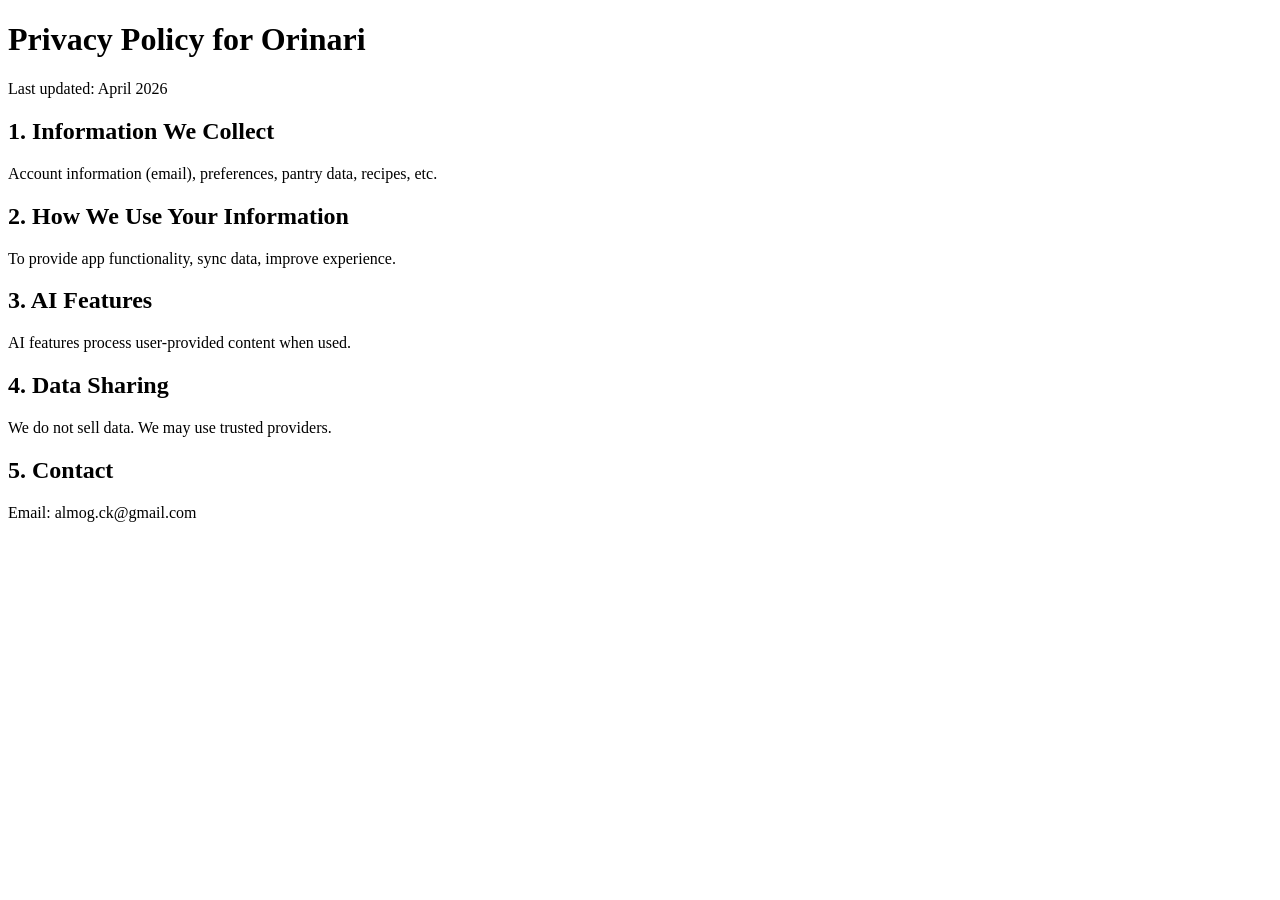
==== privacy.html @ 307411d9 "Create privacy.html" ====
<!DOCTYPE html>
<html>
<head>
  <title>Privacy Policy - Orinari</title>
</head>
<body>
  <h1>Privacy Policy for Orinari</h1>
  <p>Last updated: April 2026</p>

  <h2>1. Information We Collect</h2>
  <p>Account information (email), preferences, pantry data, recipes, etc.</p>

  <h2>2. How We Use Your Information</h2>
  <p>To provide app functionality, sync data, improve experience.</p>

  <h2>3. AI Features</h2>
  <p>AI features process user-provided content when used.</p>

  <h2>4. Data Sharing</h2>
  <p>We do not sell data. We may use trusted providers.</p>

  <h2>5. Contact</h2>
  <p>Email: almog.ck@gmail.com</p>
</body>
</html>
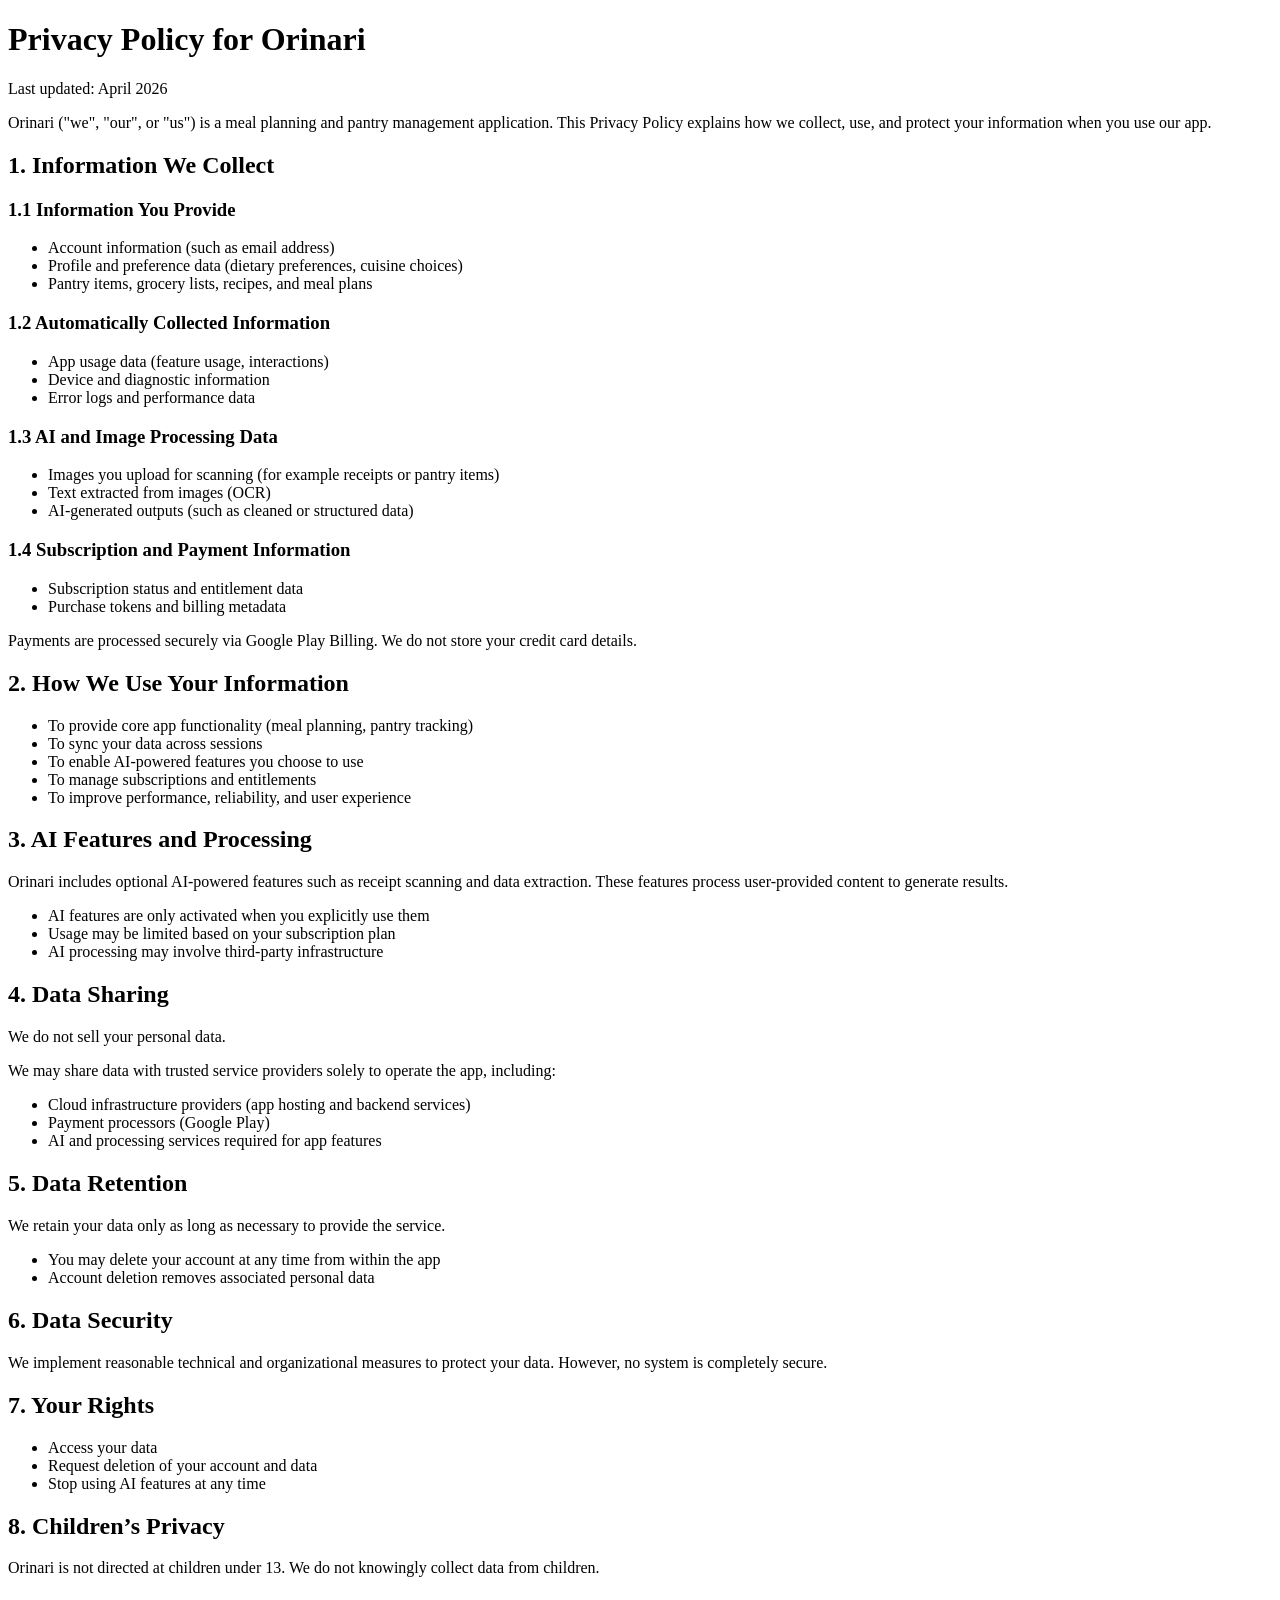
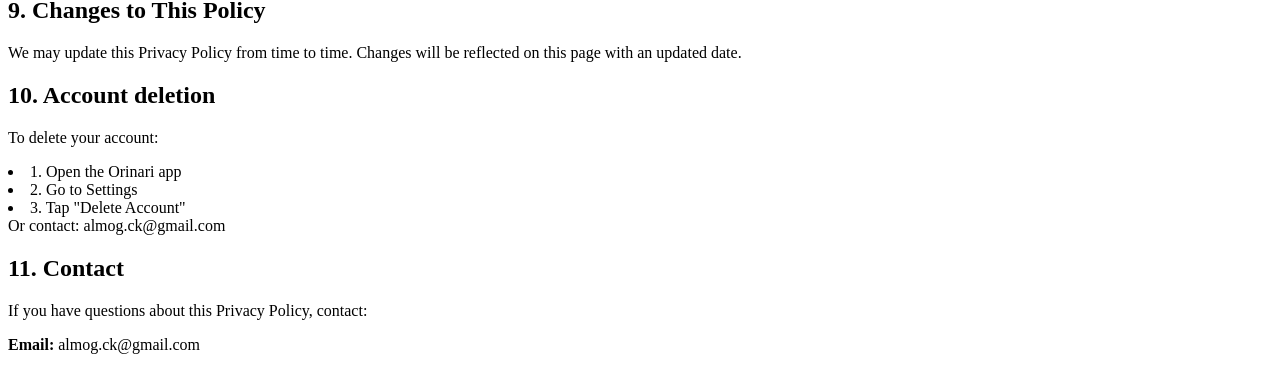
==== commit 79436d27: "Update privacy.html" ====
--- a/privacy.html
+++ b/privacy.html
@@ -1,25 +1,122 @@
 <!DOCTYPE html>
-<html>
+<html lang="en">
 <head>
-  <title>Privacy Policy - Orinari</title>
+  <meta charset="UTF-8" />
+  <meta name="viewport" content="width=device-width, initial-scale=1.0" />
 </head>
 <body>
   <h1>Privacy Policy for Orinari</h1>
-  <p>Last updated: April 2026</p>
+  <p class="muted">Last updated: April 2026</p>
+
+  <p>
+    Orinari ("we", "our", or "us") is a meal planning and pantry management application.
+    This Privacy Policy explains how we collect, use, and protect your information when you use our app.
+  </p>
 
   <h2>1. Information We Collect</h2>
-  <p>Account information (email), preferences, pantry data, recipes, etc.</p>
+
+  <h3>1.1 Information You Provide</h3>
+  <ul>
+    <li>Account information (such as email address)</li>
+    <li>Profile and preference data (dietary preferences, cuisine choices)</li>
+    <li>Pantry items, grocery lists, recipes, and meal plans</li>
+  </ul>
+
+  <h3>1.2 Automatically Collected Information</h3>
+  <ul>
+    <li>App usage data (feature usage, interactions)</li>
+    <li>Device and diagnostic information</li>
+    <li>Error logs and performance data</li>
+  </ul>
+
+  <h3>1.3 AI and Image Processing Data</h3>
+  <ul>
+    <li>Images you upload for scanning (for example receipts or pantry items)</li>
+    <li>Text extracted from images (OCR)</li>
+    <li>AI-generated outputs (such as cleaned or structured data)</li>
+  </ul>
+
+  <h3>1.4 Subscription and Payment Information</h3>
+  <ul>
+    <li>Subscription status and entitlement data</li>
+    <li>Purchase tokens and billing metadata</li>
+  </ul>
+
+  <p>
+    Payments are processed securely via Google Play Billing. We do not store your credit card details.
+  </p>
 
   <h2>2. How We Use Your Information</h2>
-  <p>To provide app functionality, sync data, improve experience.</p>
+  <ul>
+    <li>To provide core app functionality (meal planning, pantry tracking)</li>
+    <li>To sync your data across sessions</li>
+    <li>To enable AI-powered features you choose to use</li>
+    <li>To manage subscriptions and entitlements</li>
+    <li>To improve performance, reliability, and user experience</li>
+  </ul>
 
-  <h2>3. AI Features</h2>
-  <p>AI features process user-provided content when used.</p>
+  <h2>3. AI Features and Processing</h2>
+  <p>
+    Orinari includes optional AI-powered features such as receipt scanning and data extraction.
+    These features process user-provided content to generate results.
+  </p>
+  <ul>
+    <li>AI features are only activated when you explicitly use them</li>
+    <li>Usage may be limited based on your subscription plan</li>
+    <li>AI processing may involve third-party infrastructure</li>
+  </ul>
 
   <h2>4. Data Sharing</h2>
-  <p>We do not sell data. We may use trusted providers.</p>
+  <p>We do not sell your personal data.</p>
+  <p>We may share data with trusted service providers solely to operate the app, including:</p>
+  <ul>
+    <li>Cloud infrastructure providers (app hosting and backend services)</li>
+    <li>Payment processors (Google Play)</li>
+    <li>AI and processing services required for app features</li>
+  </ul>
 
-  <h2>5. Contact</h2>
-  <p>Email: almog.ck@gmail.com</p>
+  <h2>5. Data Retention</h2>
+  <p>We retain your data only as long as necessary to provide the service.</p>
+  <ul>
+    <li>You may delete your account at any time from within the app</li>
+    <li>Account deletion removes associated personal data</li>
+  </ul>
+
+  <h2>6. Data Security</h2>
+  <p>
+    We implement reasonable technical and organizational measures to protect your data.
+    However, no system is completely secure.
+  </p>
+
+  <h2>7. Your Rights</h2>
+  <ul>
+    <li>Access your data</li>
+    <li>Request deletion of your account and data</li>
+    <li>Stop using AI features at any time</li>
+  </ul>
+
+  <h2>8. Children’s Privacy</h2>
+  <p>
+    Orinari is not directed at children under 13. We do not knowingly collect data from children.
+  </p>
+
+  <h2>9. Changes to This Policy</h2>
+  <p>
+    We may update this Privacy Policy from time to time. Changes will be reflected on this page with an updated date.
+  </p>
+
+  <h2>10. Account deletion</h2>
+  <p>
+    To delete your account:
+     <li>1. Open the Orinari app</li>
+     <li>2. Go to Settings</li>
+     <li>3. Tap "Delete Account"</li>
+ 
+     Or contact:
+     almog.ck@gmail.com
+  </p>  
+  <h2>11. Contact</h2>
+  <p>If you have questions about this Privacy Policy, contact:</p>
+  <p><strong>Email:</strong> almog.ck@gmail.com</p>
 </body>
 </html>
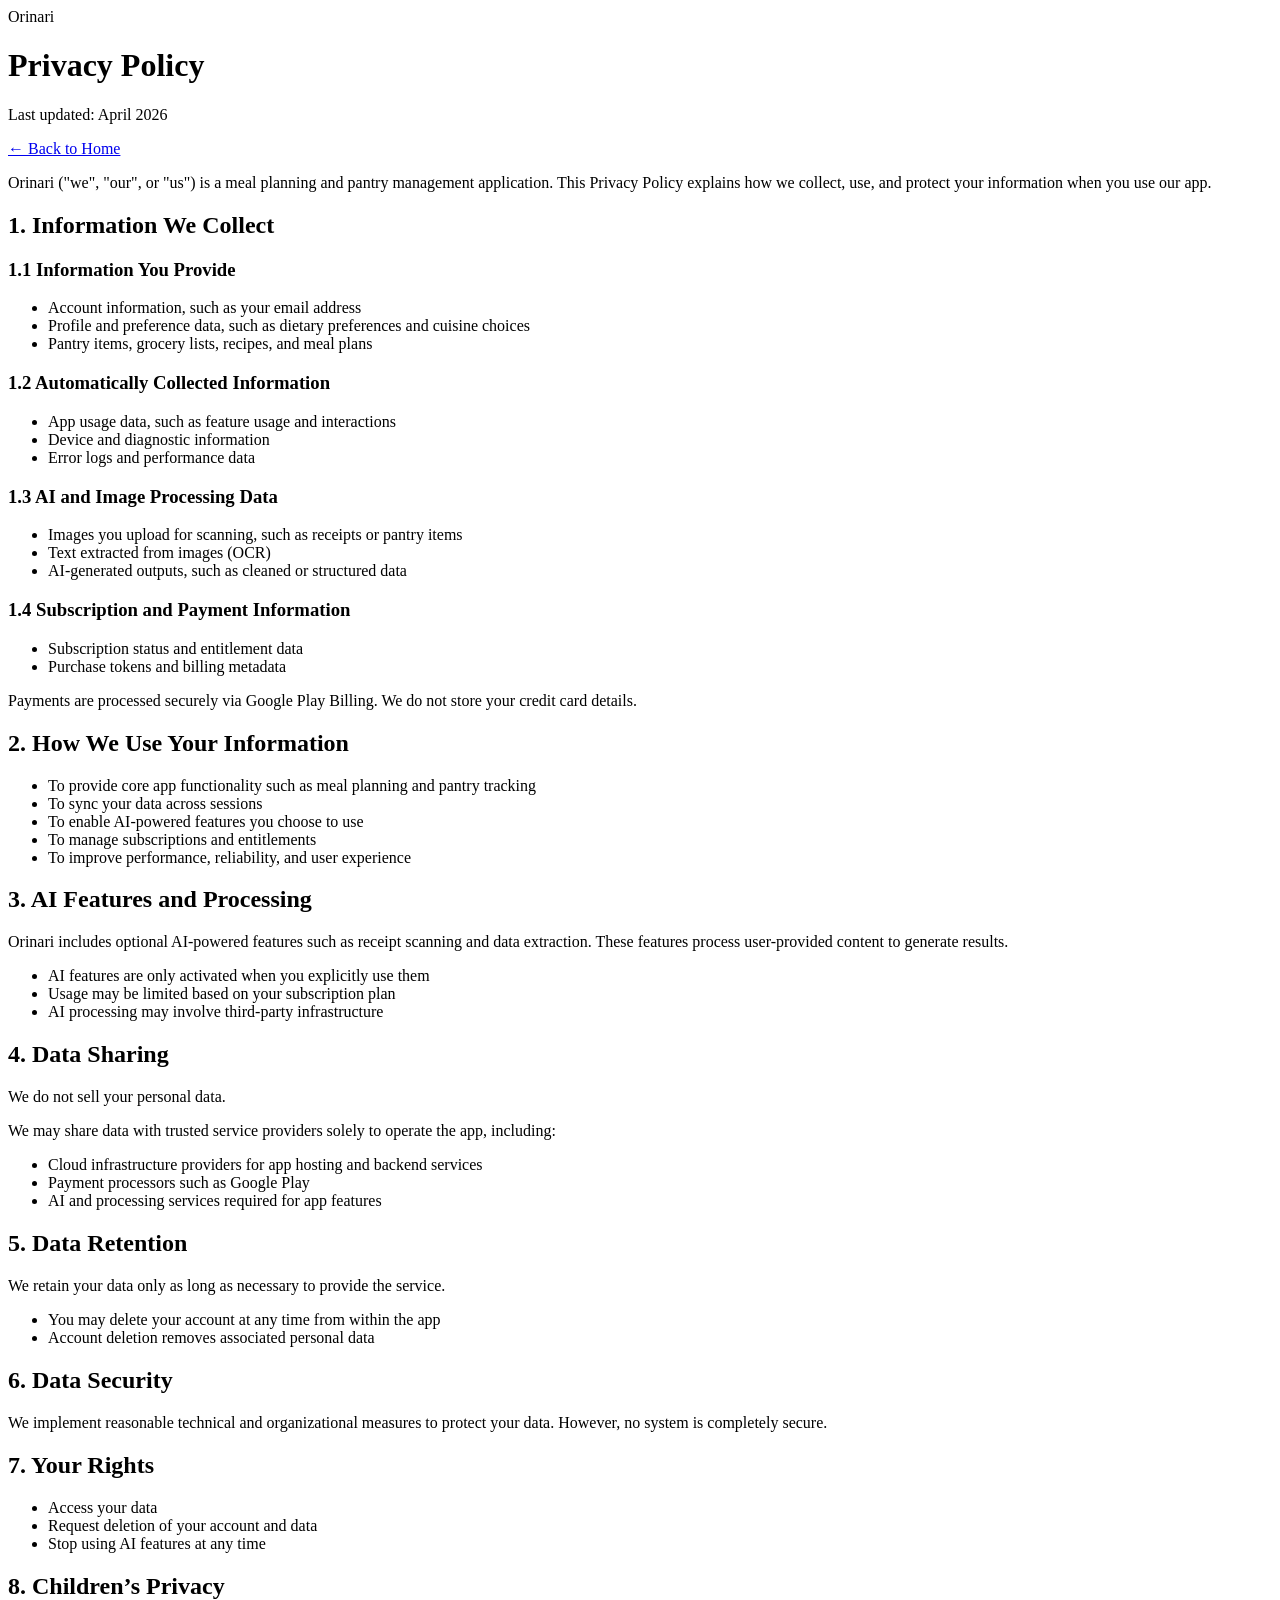
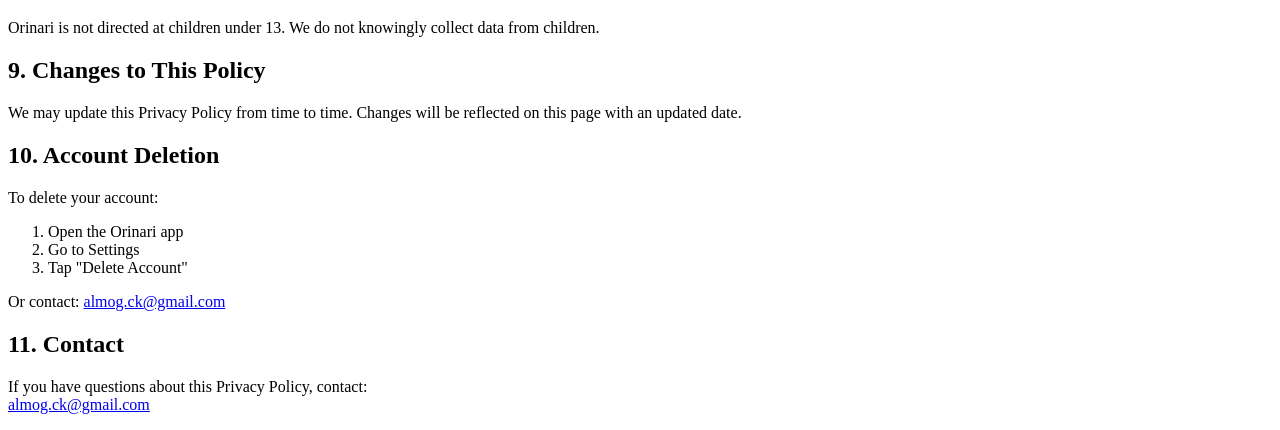
==== commit 4a5927ca: "Update privacy.html" ====
--- a/privacy.html
+++ b/privacy.html
@@ -3,120 +3,159 @@
 <head>
   <meta charset="UTF-8" />
   <meta name="viewport" content="width=device-width, initial-scale=1.0" />
+  <title>Privacy Policy | Orinari</title>
+  <link rel="stylesheet" href="./style.css" />
 </head>
 <body>
-  <h1>Privacy Policy for Orinari</h1>
-  <p class="muted">Last updated: April 2026</p>
+  <div class="page-shell legal-shell">
+    <header class="legal-header">
+      <div class="badge">Orinari</div>
+      <h1>Privacy Policy</h1>
+      <p class="muted">Last updated: April 2026</p>
+      <a class="back-link" href="./index.html">← Back to Home</a>
+    </header>
 
-  <p>
-    Orinari ("we", "our", or "us") is a meal planning and pantry management application.
-    This Privacy Policy explains how we collect, use, and protect your information when you use our app.
-  </p>
+    <main class="legal-card">
+      <section>
+        <p>
+          Orinari ("we", "our", or "us") is a meal planning and pantry management application.
+          This Privacy Policy explains how we collect, use, and protect your information when
+          you use our app.
+        </p>
+      </section>
 
-  <h2>1. Information We Collect</h2>
+      <section>
+        <h2>1. Information We Collect</h2>
+        <h3>1.1 Information You Provide</h3>
+        <ul>
+          <li>Account information, such as your email address</li>
+          <li>Profile and preference data, such as dietary preferences and cuisine choices</li>
+          <li>Pantry items, grocery lists, recipes, and meal plans</li>
+        </ul>
 
-  <h3>1.1 Information You Provide</h3>
-  <ul>
-    <li>Account information (such as email address)</li>
-    <li>Profile and preference data (dietary preferences, cuisine choices)</li>
-    <li>Pantry items, grocery lists, recipes, and meal plans</li>
-  </ul>
+        <h3>1.2 Automatically Collected Information</h3>
+        <ul>
+          <li>App usage data, such as feature usage and interactions</li>
+          <li>Device and diagnostic information</li>
+          <li>Error logs and performance data</li>
+        </ul>
 
-  <h3>1.2 Automatically Collected Information</h3>
-  <ul>
-    <li>App usage data (feature usage, interactions)</li>
-    <li>Device and diagnostic information</li>
-    <li>Error logs and performance data</li>
-  </ul>
+        <h3>1.3 AI and Image Processing Data</h3>
+        <ul>
+          <li>Images you upload for scanning, such as receipts or pantry items</li>
+          <li>Text extracted from images (OCR)</li>
+          <li>AI-generated outputs, such as cleaned or structured data</li>
+        </ul>
 
-  <h3>1.3 AI and Image Processing Data</h3>
-  <ul>
-    <li>Images you upload for scanning (for example receipts or pantry items)</li>
-    <li>Text extracted from images (OCR)</li>
-    <li>AI-generated outputs (such as cleaned or structured data)</li>
-  </ul>
+        <h3>1.4 Subscription and Payment Information</h3>
+        <ul>
+          <li>Subscription status and entitlement data</li>
+          <li>Purchase tokens and billing metadata</li>
+        </ul>
+        <p>
+          Payments are processed securely via Google Play Billing. We do not store your credit
+          card details.
+        </p>
+      </section>
 
-  <h3>1.4 Subscription and Payment Information</h3>
-  <ul>
-    <li>Subscription status and entitlement data</li>
-    <li>Purchase tokens and billing metadata</li>
-  </ul>
+      <section>
+        <h2>2. How We Use Your Information</h2>
+        <ul>
+          <li>To provide core app functionality such as meal planning and pantry tracking</li>
+          <li>To sync your data across sessions</li>
+          <li>To enable AI-powered features you choose to use</li>
+          <li>To manage subscriptions and entitlements</li>
+          <li>To improve performance, reliability, and user experience</li>
+        </ul>
+      </section>
 
-  <p>
-    Payments are processed securely via Google Play Billing. We do not store your credit card details.
-  </p>
+      <section>
+        <h2>3. AI Features and Processing</h2>
+        <p>
+          Orinari includes optional AI-powered features such as receipt scanning and data extraction.
+          These features process user-provided content to generate results.
+        </p>
+        <ul>
+          <li>AI features are only activated when you explicitly use them</li>
+          <li>Usage may be limited based on your subscription plan</li>
+          <li>AI processing may involve third-party infrastructure</li>
+        </ul>
+      </section>
 
-  <h2>2. How We Use Your Information</h2>
-  <ul>
-    <li>To provide core app functionality (meal planning, pantry tracking)</li>
-    <li>To sync your data across sessions</li>
-    <li>To enable AI-powered features you choose to use</li>
-    <li>To manage subscriptions and entitlements</li>
-    <li>To improve performance, reliability, and user experience</li>
-  </ul>
+      <section>
+        <h2>4. Data Sharing</h2>
+        <p>We do not sell your personal data.</p>
+        <p>
+          We may share data with trusted service providers solely to operate the app, including:
+        </p>
+        <ul>
+          <li>Cloud infrastructure providers for app hosting and backend services</li>
+          <li>Payment processors such as Google Play</li>
+          <li>AI and processing services required for app features</li>
+        </ul>
+      </section>
 
-  <h2>3. AI Features and Processing</h2>
-  <p>
-    Orinari includes optional AI-powered features such as receipt scanning and data extraction.
-    These features process user-provided content to generate results.
-  </p>
-  <ul>
-    <li>AI features are only activated when you explicitly use them</li>
-    <li>Usage may be limited based on your subscription plan</li>
-    <li>AI processing may involve third-party infrastructure</li>
-  </ul>
+      <section>
+        <h2>5. Data Retention</h2>
+        <p>We retain your data only as long as necessary to provide the service.</p>
+        <ul>
+          <li>You may delete your account at any time from within the app</li>
+          <li>Account deletion removes associated personal data</li>
+        </ul>
+      </section>
 
-  <h2>4. Data Sharing</h2>
-  <p>We do not sell your personal data.</p>
-  <p>We may share data with trusted service providers solely to operate the app, including:</p>
-  <ul>
-    <li>Cloud infrastructure providers (app hosting and backend services)</li>
-    <li>Payment processors (Google Play)</li>
-    <li>AI and processing services required for app features</li>
-  </ul>
+      <section>
+        <h2>6. Data Security</h2>
+        <p>
+          We implement reasonable technical and organizational measures to protect your data.
+          However, no system is completely secure.
+        </p>
+      </section>
 
-  <h2>5. Data Retention</h2>
-  <p>We retain your data only as long as necessary to provide the service.</p>
-  <ul>
-    <li>You may delete your account at any time from within the app</li>
-    <li>Account deletion removes associated personal data</li>
-  </ul>
+      <section>
+        <h2>7. Your Rights</h2>
+        <ul>
+          <li>Access your data</li>
+          <li>Request deletion of your account and data</li>
+          <li>Stop using AI features at any time</li>
+        </ul>
+      </section>
 
-  <h2>6. Data Security</h2>
-  <p>
-    We implement reasonable technical and organizational measures to protect your data.
-    However, no system is completely secure.
-  </p>
+      <section>
+        <h2>8. Children’s Privacy</h2>
+        <p>
+          Orinari is not directed at children under 13. We do not knowingly collect data from children.
+        </p>
+      </section>
 
-  <h2>7. Your Rights</h2>
-  <ul>
-    <li>Access your data</li>
-    <li>Request deletion of your account and data</li>
-    <li>Stop using AI features at any time</li>
-  </ul>
+      <section>
+        <h2>9. Changes to This Policy</h2>
+        <p>
+          We may update this Privacy Policy from time to time. Changes will be reflected on this page
+          with an updated date.
+        </p>
+      </section>
 
-  <h2>8. Children’s Privacy</h2>
-  <p>
-    Orinari is not directed at children under 13. We do not knowingly collect data from children.
-  </p>
+      <section>
+        <h2>10. Account Deletion</h2>
+        <p>To delete your account:</p>
+        <ol>
+          <li>Open the Orinari app</li>
+          <li>Go to Settings</li>
+          <li>Tap "Delete Account"</li>
+        </ol>
+        <p>Or contact: <a href="mailto:almog.ck@gmail.com">almog.ck@gmail.com</a></p>
+      </section>
 
-  <h2>9. Changes to This Policy</h2>
-  <p>
-    We may update this Privacy Policy from time to time. Changes will be reflected on this page with an updated date.
-  </p>
-
-  <h2>10. Account deletion</h2>
-  <p>
-    To delete your account:
-     <li>1. Open the Orinari app</li>
-     <li>2. Go to Settings</li>
-     <li>3. Tap "Delete Account"</li>
- 
-     Or contact:
-     almog.ck@gmail.com
-  </p>  
-  <h2>11. Contact</h2>
-  <p>If you have questions about this Privacy Policy, contact:</p>
-  <p><strong>Email:</strong> almog.ck@gmail.com</p>
+      <section>
+        <h2>11. Contact</h2>
+        <p>
+          If you have questions about this Privacy Policy, contact:
+          <br />
+          <a href="mailto:almog.ck@gmail.com">almog.ck@gmail.com</a>
+        </p>
+      </section>
+    </main>
+  </div>
 </body>
 </html>
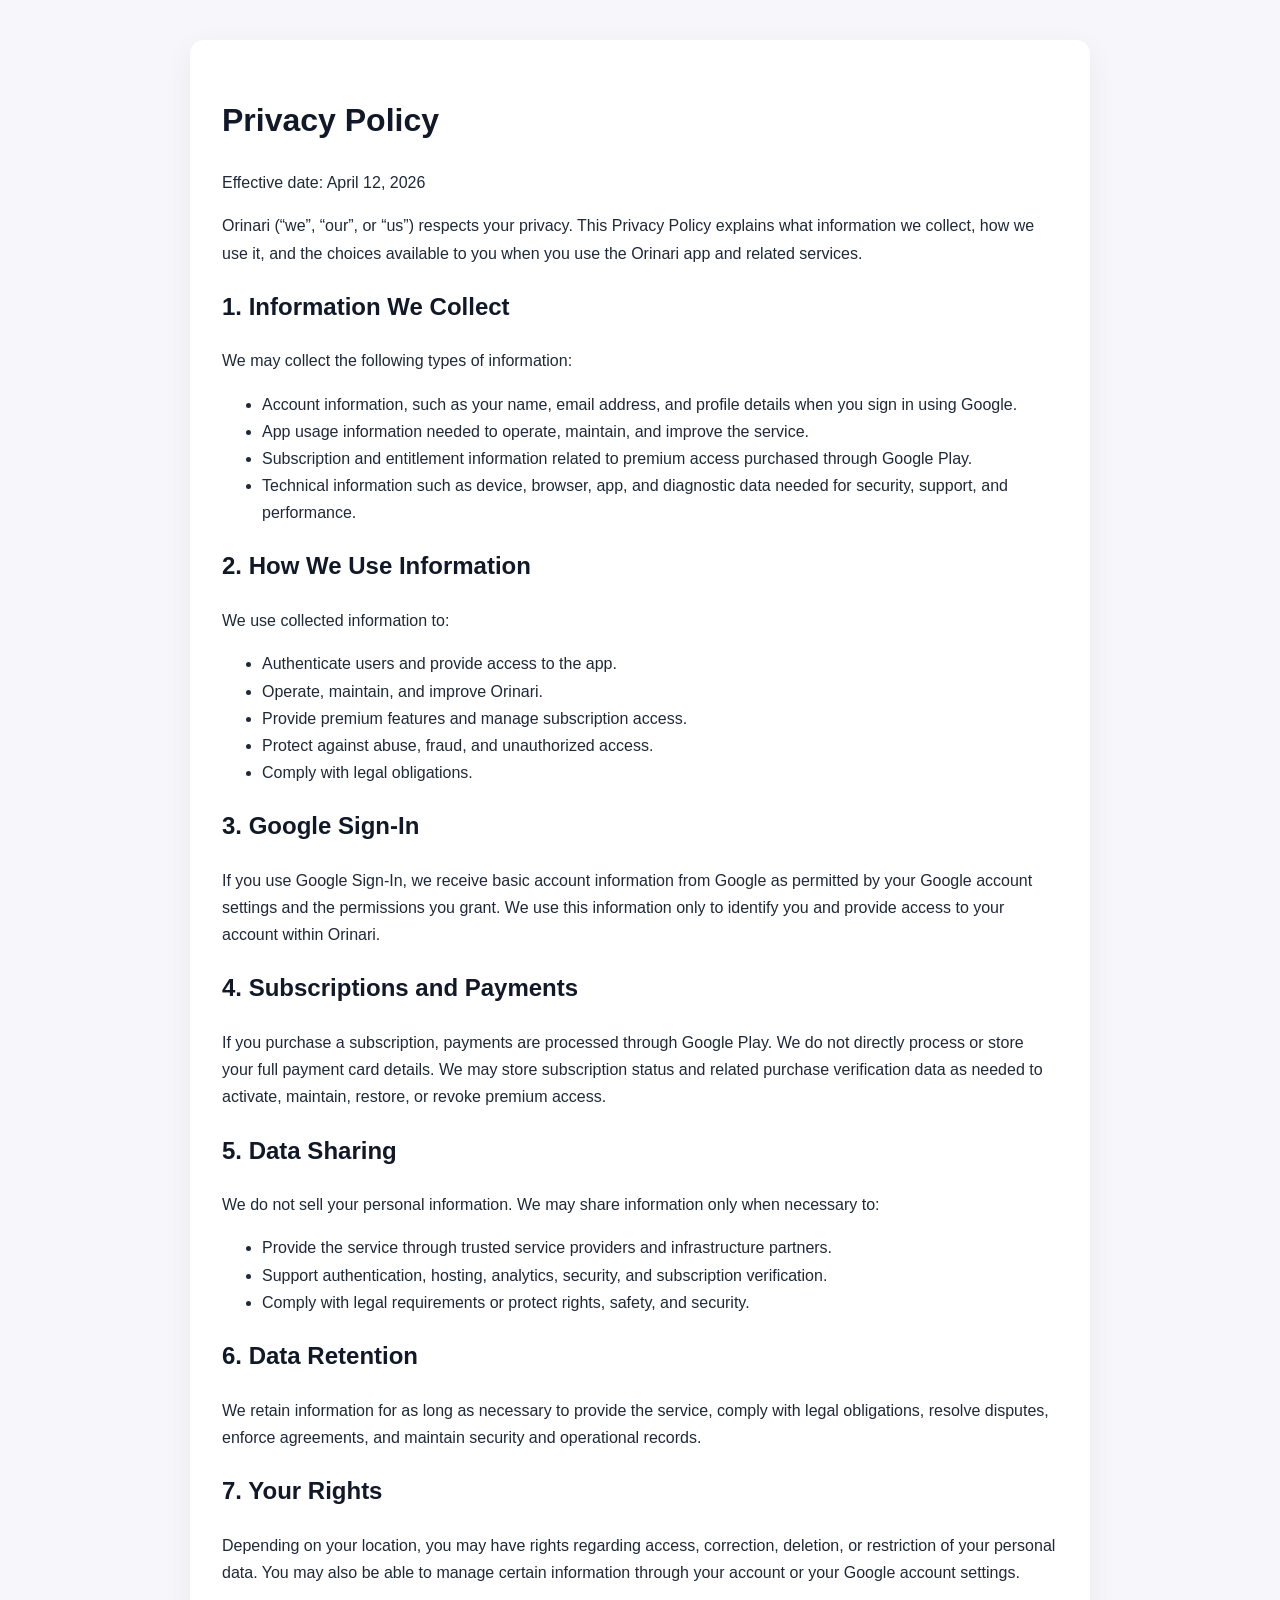
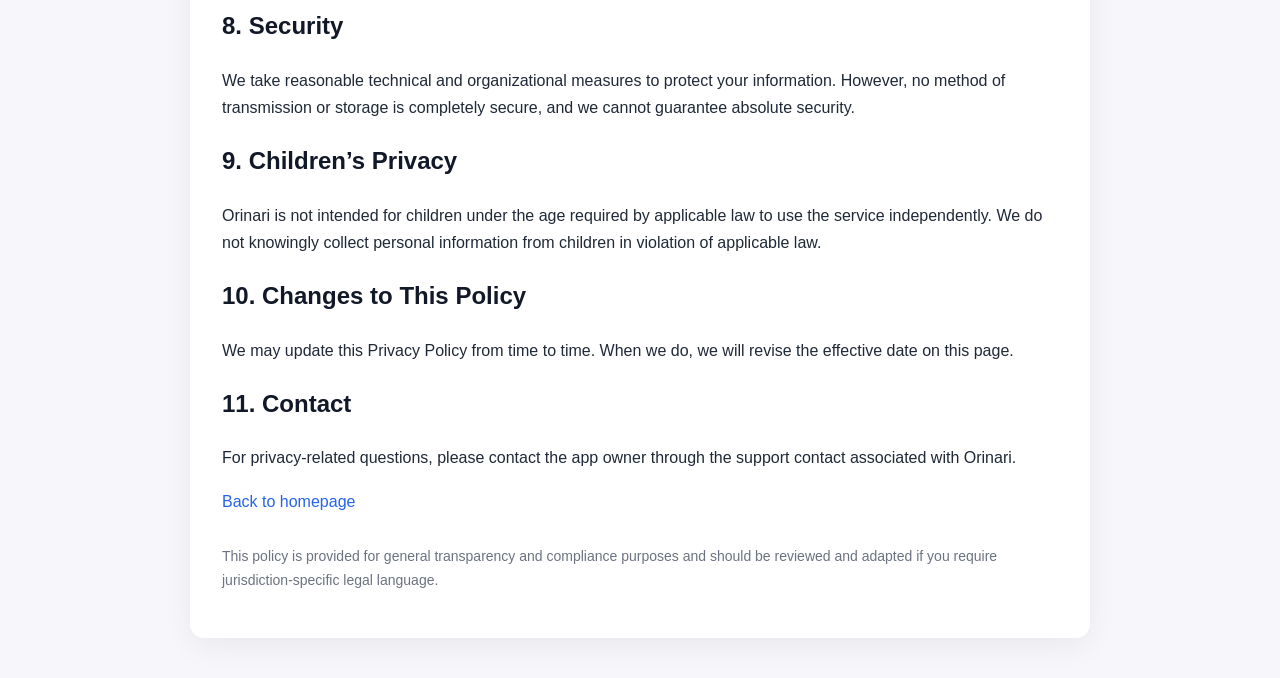
==== commit 3fa710b7: "Update privacy.html" ====
--- a/privacy.html
+++ b/privacy.html
@@ -3,159 +3,135 @@
 <head>
   <meta charset="UTF-8" />
   <meta name="viewport" content="width=device-width, initial-scale=1.0" />
-  <title>Privacy Policy | Orinari</title>
-  <link rel="stylesheet" href="./style.css" />
+  <title>Orinari – Privacy Policy</title>
+  <style>
+    body {
+      margin: 0;
+      font-family: Arial, sans-serif;
+      background: #f7f7fb;
+      color: #1f2937;
+      line-height: 1.7;
+    }
+    .container {
+      max-width: 900px;
+      margin: 0 auto;
+      padding: 40px 20px;
+    }
+    .card {
+      background: #fff;
+      border-radius: 14px;
+      padding: 32px;
+      box-shadow: 0 8px 30px rgba(0,0,0,0.06);
+    }
+    h1, h2 {
+      color: #111827;
+    }
+    a {
+      color: #2563eb;
+      text-decoration: none;
+    }
+    a:hover {
+      text-decoration: underline;
+    }
+    .muted {
+      color: #6b7280;
+      font-size: 14px;
+      margin-top: 30px;
+    }
+  </style>
 </head>
 <body>
-  <div class="page-shell legal-shell">
-    <header class="legal-header">
-      <div class="badge">Orinari</div>
+  <div class="container">
+    <div class="card">
       <h1>Privacy Policy</h1>
-      <p class="muted">Last updated: April 2026</p>
-      <a class="back-link" href="./index.html">← Back to Home</a>
-    </header>
+      <p>Effective date: April 12, 2026</p>
 
-    <main class="legal-card">
-      <section>
-        <p>
-          Orinari ("we", "our", or "us") is a meal planning and pantry management application.
-          This Privacy Policy explains how we collect, use, and protect your information when
-          you use our app.
-        </p>
-      </section>
+      <p>
+        Orinari (“we”, “our”, or “us”) respects your privacy. This Privacy Policy explains what information we collect,
+        how we use it, and the choices available to you when you use the Orinari app and related services.
+      </p>
 
-      <section>
-        <h2>1. Information We Collect</h2>
-        <h3>1.1 Information You Provide</h3>
-        <ul>
-          <li>Account information, such as your email address</li>
-          <li>Profile and preference data, such as dietary preferences and cuisine choices</li>
-          <li>Pantry items, grocery lists, recipes, and meal plans</li>
-        </ul>
+      <h2>1. Information We Collect</h2>
+      <p>We may collect the following types of information:</p>
+      <ul>
+        <li>Account information, such as your name, email address, and profile details when you sign in using Google.</li>
+        <li>App usage information needed to operate, maintain, and improve the service.</li>
+        <li>Subscription and entitlement information related to premium access purchased through Google Play.</li>
+        <li>Technical information such as device, browser, app, and diagnostic data needed for security, support, and performance.</li>
+      </ul>
 
-        <h3>1.2 Automatically Collected Information</h3>
-        <ul>
-          <li>App usage data, such as feature usage and interactions</li>
-          <li>Device and diagnostic information</li>
-          <li>Error logs and performance data</li>
-        </ul>
+      <h2>2. How We Use Information</h2>
+      <p>We use collected information to:</p>
+      <ul>
+        <li>Authenticate users and provide access to the app.</li>
+        <li>Operate, maintain, and improve Orinari.</li>
+        <li>Provide premium features and manage subscription access.</li>
+        <li>Protect against abuse, fraud, and unauthorized access.</li>
+        <li>Comply with legal obligations.</li>
+      </ul>
 
-        <h3>1.3 AI and Image Processing Data</h3>
-        <ul>
-          <li>Images you upload for scanning, such as receipts or pantry items</li>
-          <li>Text extracted from images (OCR)</li>
-          <li>AI-generated outputs, such as cleaned or structured data</li>
-        </ul>
+      <h2>3. Google Sign-In</h2>
+      <p>
+        If you use Google Sign-In, we receive basic account information from Google as permitted by your Google account settings
+        and the permissions you grant. We use this information only to identify you and provide access to your account within Orinari.
+      </p>
 
-        <h3>1.4 Subscription and Payment Information</h3>
-        <ul>
-          <li>Subscription status and entitlement data</li>
-          <li>Purchase tokens and billing metadata</li>
-        </ul>
-        <p>
-          Payments are processed securely via Google Play Billing. We do not store your credit
-          card details.
-        </p>
-      </section>
+      <h2>4. Subscriptions and Payments</h2>
+      <p>
+        If you purchase a subscription, payments are processed through Google Play. We do not directly process or store your full payment card details.
+        We may store subscription status and related purchase verification data as needed to activate, maintain, restore, or revoke premium access.
+      </p>
 
-      <section>
-        <h2>2. How We Use Your Information</h2>
-        <ul>
-          <li>To provide core app functionality such as meal planning and pantry tracking</li>
-          <li>To sync your data across sessions</li>
-          <li>To enable AI-powered features you choose to use</li>
-          <li>To manage subscriptions and entitlements</li>
-          <li>To improve performance, reliability, and user experience</li>
-        </ul>
-      </section>
+      <h2>5. Data Sharing</h2>
+      <p>
+        We do not sell your personal information. We may share information only when necessary to:
+      </p>
+      <ul>
+        <li>Provide the service through trusted service providers and infrastructure partners.</li>
+        <li>Support authentication, hosting, analytics, security, and subscription verification.</li>
+        <li>Comply with legal requirements or protect rights, safety, and security.</li>
+      </ul>
 
-      <section>
-        <h2>3. AI Features and Processing</h2>
-        <p>
-          Orinari includes optional AI-powered features such as receipt scanning and data extraction.
-          These features process user-provided content to generate results.
-        </p>
-        <ul>
-          <li>AI features are only activated when you explicitly use them</li>
-          <li>Usage may be limited based on your subscription plan</li>
-          <li>AI processing may involve third-party infrastructure</li>
-        </ul>
-      </section>
+      <h2>6. Data Retention</h2>
+      <p>
+        We retain information for as long as necessary to provide the service, comply with legal obligations, resolve disputes,
+        enforce agreements, and maintain security and operational records.
+      </p>
 
-      <section>
-        <h2>4. Data Sharing</h2>
-        <p>We do not sell your personal data.</p>
-        <p>
-          We may share data with trusted service providers solely to operate the app, including:
-        </p>
-        <ul>
-          <li>Cloud infrastructure providers for app hosting and backend services</li>
-          <li>Payment processors such as Google Play</li>
-          <li>AI and processing services required for app features</li>
-        </ul>
-      </section>
+      <h2>7. Your Rights</h2>
+      <p>
+        Depending on your location, you may have rights regarding access, correction, deletion, or restriction of your personal data.
+        You may also be able to manage certain information through your account or your Google account settings.
+      </p>
 
-      <section>
-        <h2>5. Data Retention</h2>
-        <p>We retain your data only as long as necessary to provide the service.</p>
-        <ul>
-          <li>You may delete your account at any time from within the app</li>
-          <li>Account deletion removes associated personal data</li>
-        </ul>
-      </section>
+      <h2>8. Security</h2>
+      <p>
+        We take reasonable technical and organizational measures to protect your information. However, no method of transmission
+        or storage is completely secure, and we cannot guarantee absolute security.
+      </p>
 
-      <section>
-        <h2>6. Data Security</h2>
-        <p>
-          We implement reasonable technical and organizational measures to protect your data.
-          However, no system is completely secure.
-        </p>
-      </section>
+      <h2>9. Children’s Privacy</h2>
+      <p>
+        Orinari is not intended for children under the age required by applicable law to use the service independently.
+        We do not knowingly collect personal information from children in violation of applicable law.
+      </p>
 
-      <section>
-        <h2>7. Your Rights</h2>
-        <ul>
-          <li>Access your data</li>
-          <li>Request deletion of your account and data</li>
-          <li>Stop using AI features at any time</li>
-        </ul>
-      </section>
+      <h2>10. Changes to This Policy</h2>
+      <p>
+        We may update this Privacy Policy from time to time. When we do, we will revise the effective date on this page.
+      </p>
 
-      <section>
-        <h2>8. Children’s Privacy</h2>
-        <p>
-          Orinari is not directed at children under 13. We do not knowingly collect data from children.
-        </p>
-      </section>
+      <h2>11. Contact</h2>
+      <p>
+        For privacy-related questions, please contact the app owner through the support contact associated with Orinari.
+      </p>
 
-      <section>
-        <h2>9. Changes to This Policy</h2>
-        <p>
-          We may update this Privacy Policy from time to time. Changes will be reflected on this page
-          with an updated date.
-        </p>
-      </section>
+      <p><a href="./index.html">Back to homepage</a></p>
 
-      <section>
-        <h2>10. Account Deletion</h2>
-        <p>To delete your account:</p>
-        <ol>
-          <li>Open the Orinari app</li>
-          <li>Go to Settings</li>
-          <li>Tap "Delete Account"</li>
-        </ol>
-        <p>Or contact: <a href="mailto:almog.ck@gmail.com">almog.ck@gmail.com</a></p>
-      </section>
-
-      <section>
-        <h2>11. Contact</h2>
-        <p>
-          If you have questions about this Privacy Policy, contact:
-          <br />
-          <a href="mailto:almog.ck@gmail.com">almog.ck@gmail.com</a>
-        </p>
-      </section>
-    </main>
+      <p class="muted">
+        This policy is provided for general transparency and compliance purposes and should be reviewed and adapted if you require jurisdiction-specific legal language.
+      </p>
+    </div>
   </div>
 </body>
 </html>
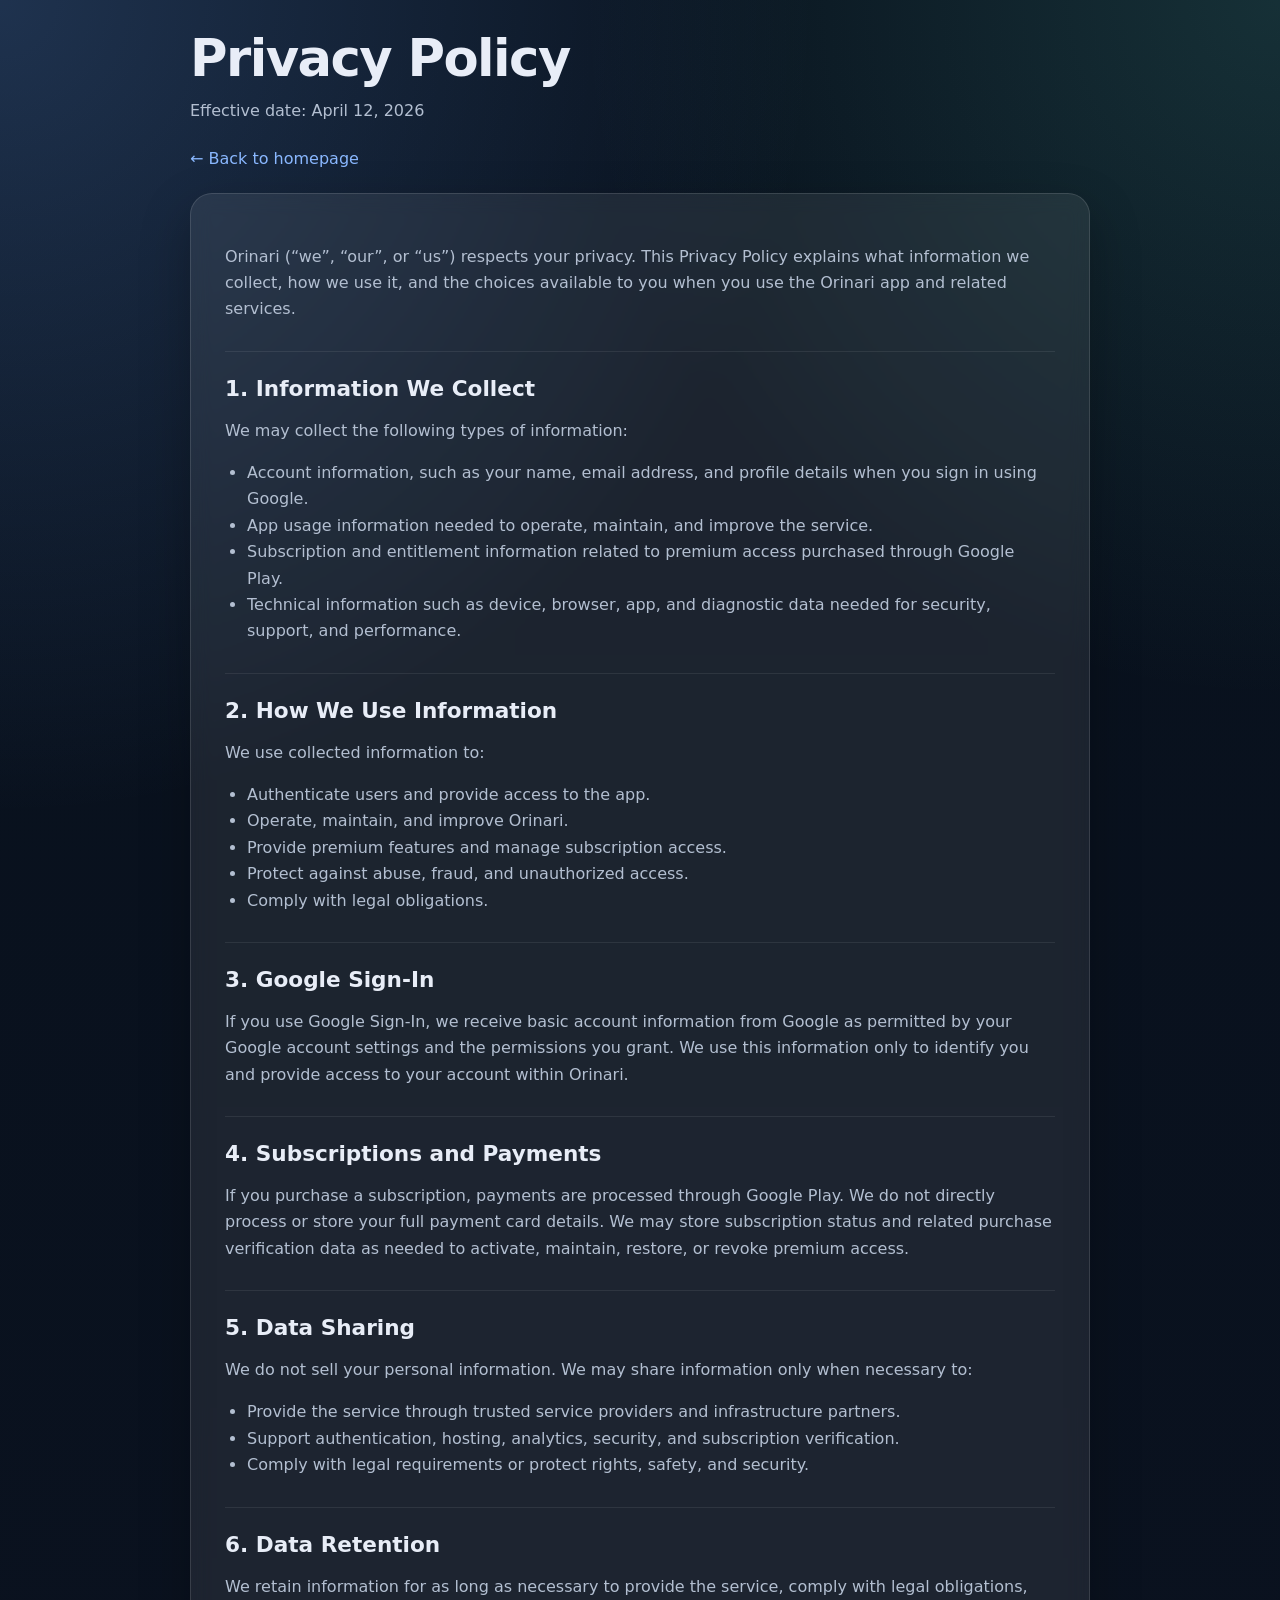
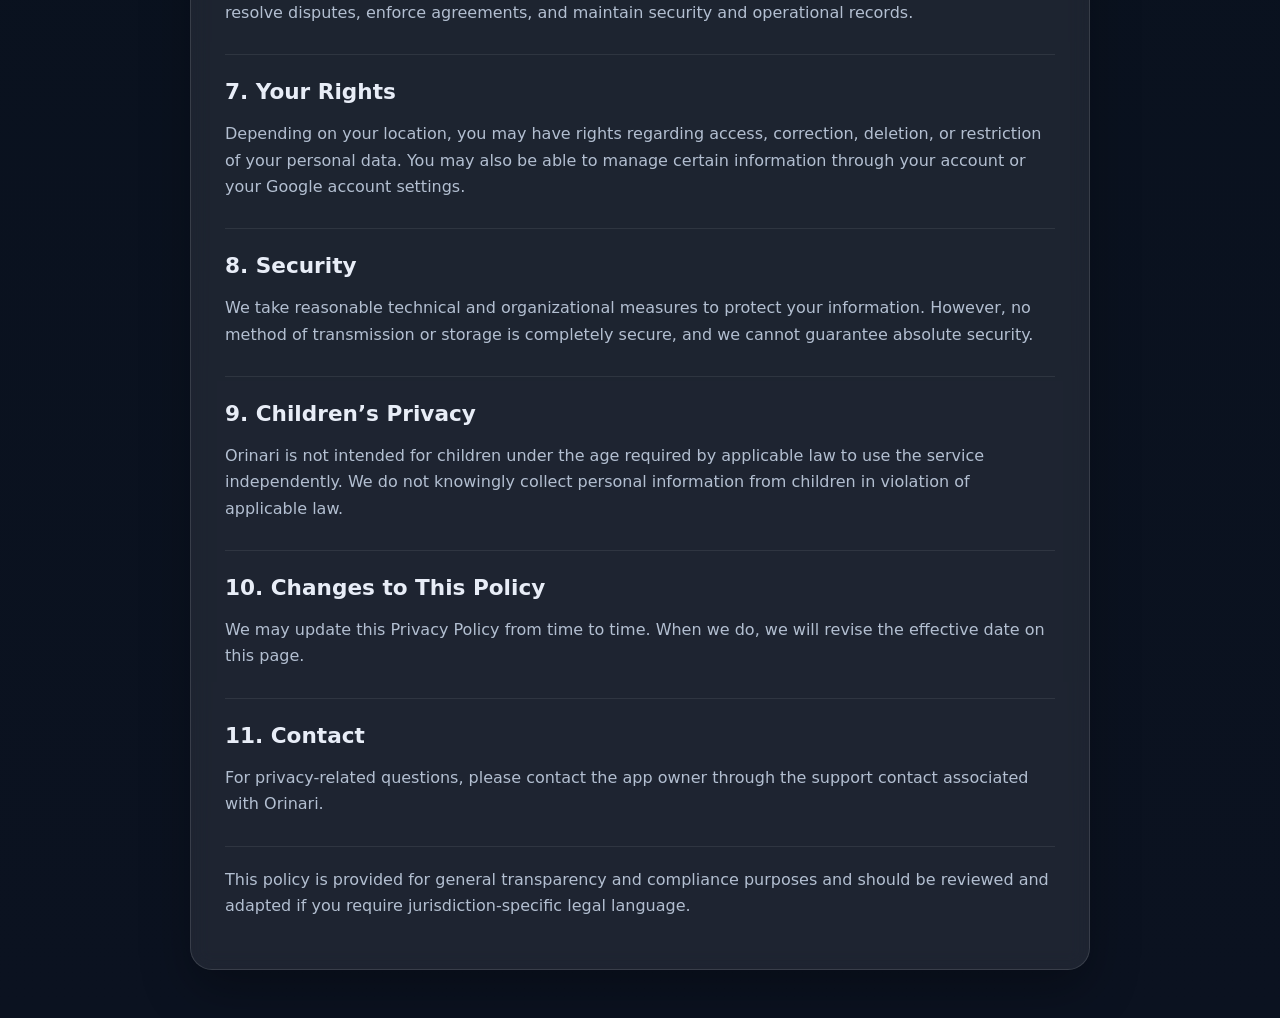
==== commit 76e885e8: "Update privacy.html" ====
--- a/privacy.html
+++ b/privacy.html
@@ -4,133 +4,126 @@
   <meta charset="UTF-8" />
   <meta name="viewport" content="width=device-width, initial-scale=1.0" />
   <title>Orinari – Privacy Policy</title>
-  <style>
-    body {
-      margin: 0;
-      font-family: Arial, sans-serif;
-      background: #f7f7fb;
-      color: #1f2937;
-      line-height: 1.7;
-    }
-    .container {
-      max-width: 900px;
-      margin: 0 auto;
-      padding: 40px 20px;
-    }
-    .card {
-      background: #fff;
-      border-radius: 14px;
-      padding: 32px;
-      box-shadow: 0 8px 30px rgba(0,0,0,0.06);
-    }
-    h1, h2 {
-      color: #111827;
-    }
-    a {
-      color: #2563eb;
-      text-decoration: none;
-    }
-    a:hover {
-      text-decoration: underline;
-    }
-    .muted {
-      color: #6b7280;
-      font-size: 14px;
-      margin-top: 30px;
-    }
-  </style>
+  <link rel="stylesheet" href="./style.css" />
 </head>
 <body>
-  <div class="container">
-    <div class="card">
+  <div class="page-shell legal-shell">
+    <div class="legal-header">
       <h1>Privacy Policy</h1>
-      <p>Effective date: April 12, 2026</p>
+      <p class="muted">Effective date: April 12, 2026</p>
+      <a href="./index.html" class="back-link">← Back to homepage</a>
+    </div>
 
-      <p>
-        Orinari (“we”, “our”, or “us”) respects your privacy. This Privacy Policy explains what information we collect,
-        how we use it, and the choices available to you when you use the Orinari app and related services.
-      </p>
+    <div class="legal-card">
+      <section>
+        <p>
+          Orinari (“we”, “our”, or “us”) respects your privacy. This Privacy Policy explains what information we collect,
+          how we use it, and the choices available to you when you use the Orinari app and related services.
+        </p>
+      </section>
 
-      <h2>1. Information We Collect</h2>
-      <p>We may collect the following types of information:</p>
-      <ul>
-        <li>Account information, such as your name, email address, and profile details when you sign in using Google.</li>
-        <li>App usage information needed to operate, maintain, and improve the service.</li>
-        <li>Subscription and entitlement information related to premium access purchased through Google Play.</li>
-        <li>Technical information such as device, browser, app, and diagnostic data needed for security, support, and performance.</li>
-      </ul>
+      <section>
+        <h2>1. Information We Collect</h2>
+        <p>We may collect the following types of information:</p>
+        <ul>
+          <li>Account information, such as your name, email address, and profile details when you sign in using Google.</li>
+          <li>App usage information needed to operate, maintain, and improve the service.</li>
+          <li>Subscription and entitlement information related to premium access purchased through Google Play.</li>
+          <li>Technical information such as device, browser, app, and diagnostic data needed for security, support, and performance.</li>
+        </ul>
+      </section>
 
-      <h2>2. How We Use Information</h2>
-      <p>We use collected information to:</p>
-      <ul>
-        <li>Authenticate users and provide access to the app.</li>
-        <li>Operate, maintain, and improve Orinari.</li>
-        <li>Provide premium features and manage subscription access.</li>
-        <li>Protect against abuse, fraud, and unauthorized access.</li>
-        <li>Comply with legal obligations.</li>
-      </ul>
+      <section>
+        <h2>2. How We Use Information</h2>
+        <p>We use collected information to:</p>
+        <ul>
+          <li>Authenticate users and provide access to the app.</li>
+          <li>Operate, maintain, and improve Orinari.</li>
+          <li>Provide premium features and manage subscription access.</li>
+          <li>Protect against abuse, fraud, and unauthorized access.</li>
+          <li>Comply with legal obligations.</li>
+        </ul>
+      </section>
 
-      <h2>3. Google Sign-In</h2>
-      <p>
-        If you use Google Sign-In, we receive basic account information from Google as permitted by your Google account settings
-        and the permissions you grant. We use this information only to identify you and provide access to your account within Orinari.
-      </p>
+      <section>
+        <h2>3. Google Sign-In</h2>
+        <p>
+          If you use Google Sign-In, we receive basic account information from Google as permitted by your Google account settings
+          and the permissions you grant. We use this information only to identify you and provide access to your account within Orinari.
+        </p>
+      </section>
 
-      <h2>4. Subscriptions and Payments</h2>
-      <p>
-        If you purchase a subscription, payments are processed through Google Play. We do not directly process or store your full payment card details.
-        We may store subscription status and related purchase verification data as needed to activate, maintain, restore, or revoke premium access.
-      </p>
+      <section>
+        <h2>4. Subscriptions and Payments</h2>
+        <p>
+          If you purchase a subscription, payments are processed through Google Play. We do not directly process or store your full payment card details.
+          We may store subscription status and related purchase verification data as needed to activate, maintain, restore, or revoke premium access.
+        </p>
+      </section>
 
-      <h2>5. Data Sharing</h2>
-      <p>
-        We do not sell your personal information. We may share information only when necessary to:
-      </p>
-      <ul>
-        <li>Provide the service through trusted service providers and infrastructure partners.</li>
-        <li>Support authentication, hosting, analytics, security, and subscription verification.</li>
-        <li>Comply with legal requirements or protect rights, safety, and security.</li>
-      </ul>
+      <section>
+        <h2>5. Data Sharing</h2>
+        <p>
+          We do not sell your personal information. We may share information only when necessary to:
+        </p>
+        <ul>
+          <li>Provide the service through trusted service providers and infrastructure partners.</li>
+          <li>Support authentication, hosting, analytics, security, and subscription verification.</li>
+          <li>Comply with legal requirements or protect rights, safety, and security.</li>
+        </ul>
+      </section>
 
-      <h2>6. Data Retention</h2>
-      <p>
-        We retain information for as long as necessary to provide the service, comply with legal obligations, resolve disputes,
-        enforce agreements, and maintain security and operational records.
-      </p>
+      <section>
+        <h2>6. Data Retention</h2>
+        <p>
+          We retain information for as long as necessary to provide the service, comply with legal obligations, resolve disputes,
+          enforce agreements, and maintain security and operational records.
+        </p>
+      </section>
 
-      <h2>7. Your Rights</h2>
-      <p>
-        Depending on your location, you may have rights regarding access, correction, deletion, or restriction of your personal data.
-        You may also be able to manage certain information through your account or your Google account settings.
-      </p>
+      <section>
+        <h2>7. Your Rights</h2>
+        <p>
+          Depending on your location, you may have rights regarding access, correction, deletion, or restriction of your personal data.
+          You may also be able to manage certain information through your account or your Google account settings.
+        </p>
+      </section>
 
-      <h2>8. Security</h2>
-      <p>
-        We take reasonable technical and organizational measures to protect your information. However, no method of transmission
-        or storage is completely secure, and we cannot guarantee absolute security.
-      </p>
+      <section>
+        <h2>8. Security</h2>
+        <p>
+          We take reasonable technical and organizational measures to protect your information. However, no method of transmission
+          or storage is completely secure, and we cannot guarantee absolute security.
+        </p>
+      </section>
 
-      <h2>9. Children’s Privacy</h2>
-      <p>
-        Orinari is not intended for children under the age required by applicable law to use the service independently.
-        We do not knowingly collect personal information from children in violation of applicable law.
-      </p>
+      <section>
+        <h2>9. Children’s Privacy</h2>
+        <p>
+          Orinari is not intended for children under the age required by applicable law to use the service independently.
+          We do not knowingly collect personal information from children in violation of applicable law.
+        </p>
+      </section>
 
-      <h2>10. Changes to This Policy</h2>
-      <p>
-        We may update this Privacy Policy from time to time. When we do, we will revise the effective date on this page.
-      </p>
+      <section>
+        <h2>10. Changes to This Policy</h2>
+        <p>
+          We may update this Privacy Policy from time to time. When we do, we will revise the effective date on this page.
+        </p>
+      </section>
 
-      <h2>11. Contact</h2>
-      <p>
-        For privacy-related questions, please contact the app owner through the support contact associated with Orinari.
-      </p>
+      <section>
+        <h2>11. Contact</h2>
+        <p>
+          For privacy-related questions, please contact the app owner through the support contact associated with Orinari.
+        </p>
+      </section>
 
-      <p><a href="./index.html">Back to homepage</a></p>
-
-      <p class="muted">
-        This policy is provided for general transparency and compliance purposes and should be reviewed and adapted if you require jurisdiction-specific legal language.
-      </p>
+      <section>
+        <p class="muted">
+          This policy is provided for general transparency and compliance purposes and should be reviewed and adapted if you require jurisdiction-specific legal language.
+        </p>
+      </section>
     </div>
   </div>
 </body>
--- a/style.css
+++ b/style.css
@@ -0,0 +1,232 @@
+:root {
+  --bg: #0b1220;
+  --bg-soft: #111a2b;
+  --card: rgba(255, 255, 255, 0.08);
+  --card-border: rgba(255, 255, 255, 0.12);
+  --text: #e8edf7;
+  --muted: #b3bfd1;
+  --primary: #6ea8fe;
+  --primary-strong: #8ab8ff;
+  --shadow: 0 20px 50px rgba(0, 0, 0, 0.28);
+  --radius: 22px;
+  --radius-sm: 14px;
+  --max-width: 1080px;
+}
+
+* {
+  box-sizing: border-box;
+}
+
+html {
+  scroll-behavior: smooth;
+}
+
+body {
+  margin: 0;
+  font-family: Inter, ui-sans-serif, system-ui, -apple-system, BlinkMacSystemFont, "Segoe UI", sans-serif;
+  color: var(--text);
+  background:
+    radial-gradient(circle at top left, rgba(110, 168, 254, 0.22), transparent 28%),
+    radial-gradient(circle at top right, rgba(95, 211, 188, 0.16), transparent 24%),
+    linear-gradient(180deg, #08111d 0%, #0b1220 100%);
+  line-height: 1.65;
+}
+
+a {
+  color: var(--primary-strong);
+  text-decoration: none;
+}
+
+a:hover {
+  text-decoration: underline;
+}
+
+.page-shell {
+  width: min(var(--max-width), calc(100% - 32px));
+  margin: 0 auto;
+  padding: 32px 0 48px;
+}
+
+.hero,
+.legal-card,
+.card {
+  background: var(--card);
+  border: 1px solid var(--card-border);
+  box-shadow: var(--shadow);
+  backdrop-filter: blur(10px);
+}
+
+.hero {
+  padding: 48px;
+  border-radius: var(--radius);
+  margin-bottom: 24px;
+}
+
+.badge {
+  display: inline-flex;
+  align-items: center;
+  gap: 8px;
+  padding: 8px 14px;
+  border-radius: 999px;
+  background: rgba(110, 168, 254, 0.16);
+  color: var(--primary-strong);
+  font-size: 14px;
+  font-weight: 700;
+  letter-spacing: 0.02em;
+  margin-bottom: 18px;
+}
+
+h1 {
+  margin: 0 0 16px;
+  font-size: clamp(2.2rem, 4vw, 4rem);
+  line-height: 1.05;
+  letter-spacing: -0.03em;
+}
+
+h2 {
+  margin-top: 0;
+  margin-bottom: 12px;
+  font-size: 1.35rem;
+  line-height: 1.2;
+}
+
+h3 {
+  margin-top: 22px;
+  margin-bottom: 8px;
+  font-size: 1rem;
+  color: var(--primary-strong);
+}
+
+p,
+li,
+ol {
+  color: var(--muted);
+  font-size: 1rem;
+}
+
+.hero-text {
+  max-width: 760px;
+  font-size: 1.06rem;
+}
+
+.hero-actions {
+  display: flex;
+  flex-wrap: wrap;
+  gap: 12px;
+  margin-top: 28px;
+}
+
+.button {
+  display: inline-flex;
+  align-items: center;
+  justify-content: center;
+  min-height: 46px;
+  padding: 0 18px;
+  border-radius: 12px;
+  font-weight: 700;
+  transition: transform 0.15s ease, opacity 0.15s ease, background 0.15s ease;
+}
+
+.button:hover {
+  text-decoration: none;
+  transform: translateY(-1px);
+}
+
+.button.primary {
+  background: var(--primary);
+  color: #08111d;
+}
+
+.button.secondary {
+  border: 1px solid var(--card-border);
+  background: rgba(255, 255, 255, 0.04);
+  color: var(--text);
+}
+
+.content-grid {
+  display: grid;
+  grid-template-columns: repeat(2, minmax(0, 1fr));
+  gap: 20px;
+}
+
+.card {
+  border-radius: var(--radius-sm);
+  padding: 24px;
+}
+
+.link-list {
+  padding-left: 20px;
+  margin: 10px 0 0;
+}
+
+.footer {
+  display: flex;
+  align-items: center;
+  justify-content: space-between;
+  gap: 16px;
+  padding: 18px 8px 0;
+  color: var(--muted);
+  font-size: 0.95rem;
+}
+
+.footer-nav {
+  display: flex;
+  flex-wrap: wrap;
+  gap: 16px;
+}
+
+.legal-shell {
+  max-width: 900px;
+}
+
+.legal-header {
+  margin-bottom: 20px;
+}
+
+.muted {
+  color: var(--muted);
+  margin-top: -4px;
+}
+
+.back-link {
+  display: inline-block;
+  margin-top: 6px;
+}
+
+.legal-card {
+  border-radius: var(--radius);
+  padding: 34px;
+}
+
+.legal-card section + section {
+  margin-top: 28px;
+  padding-top: 24px;
+  border-top: 1px solid rgba(255, 255, 255, 0.08);
+}
+
+ul,
+ol {
+  padding-left: 22px;
+}
+
+@media (max-width: 760px) {
+  .page-shell {
+    width: min(calc(100% - 20px), var(--max-width));
+    padding-top: 20px;
+  }
+
+  .hero,
+  .legal-card,
+  .card {
+    padding: 22px;
+  }
+
+  .content-grid {
+    grid-template-columns: 1fr;
+  }
+
+  .footer {
+    flex-direction: column;
+    align-items: flex-start;
+  }
+}
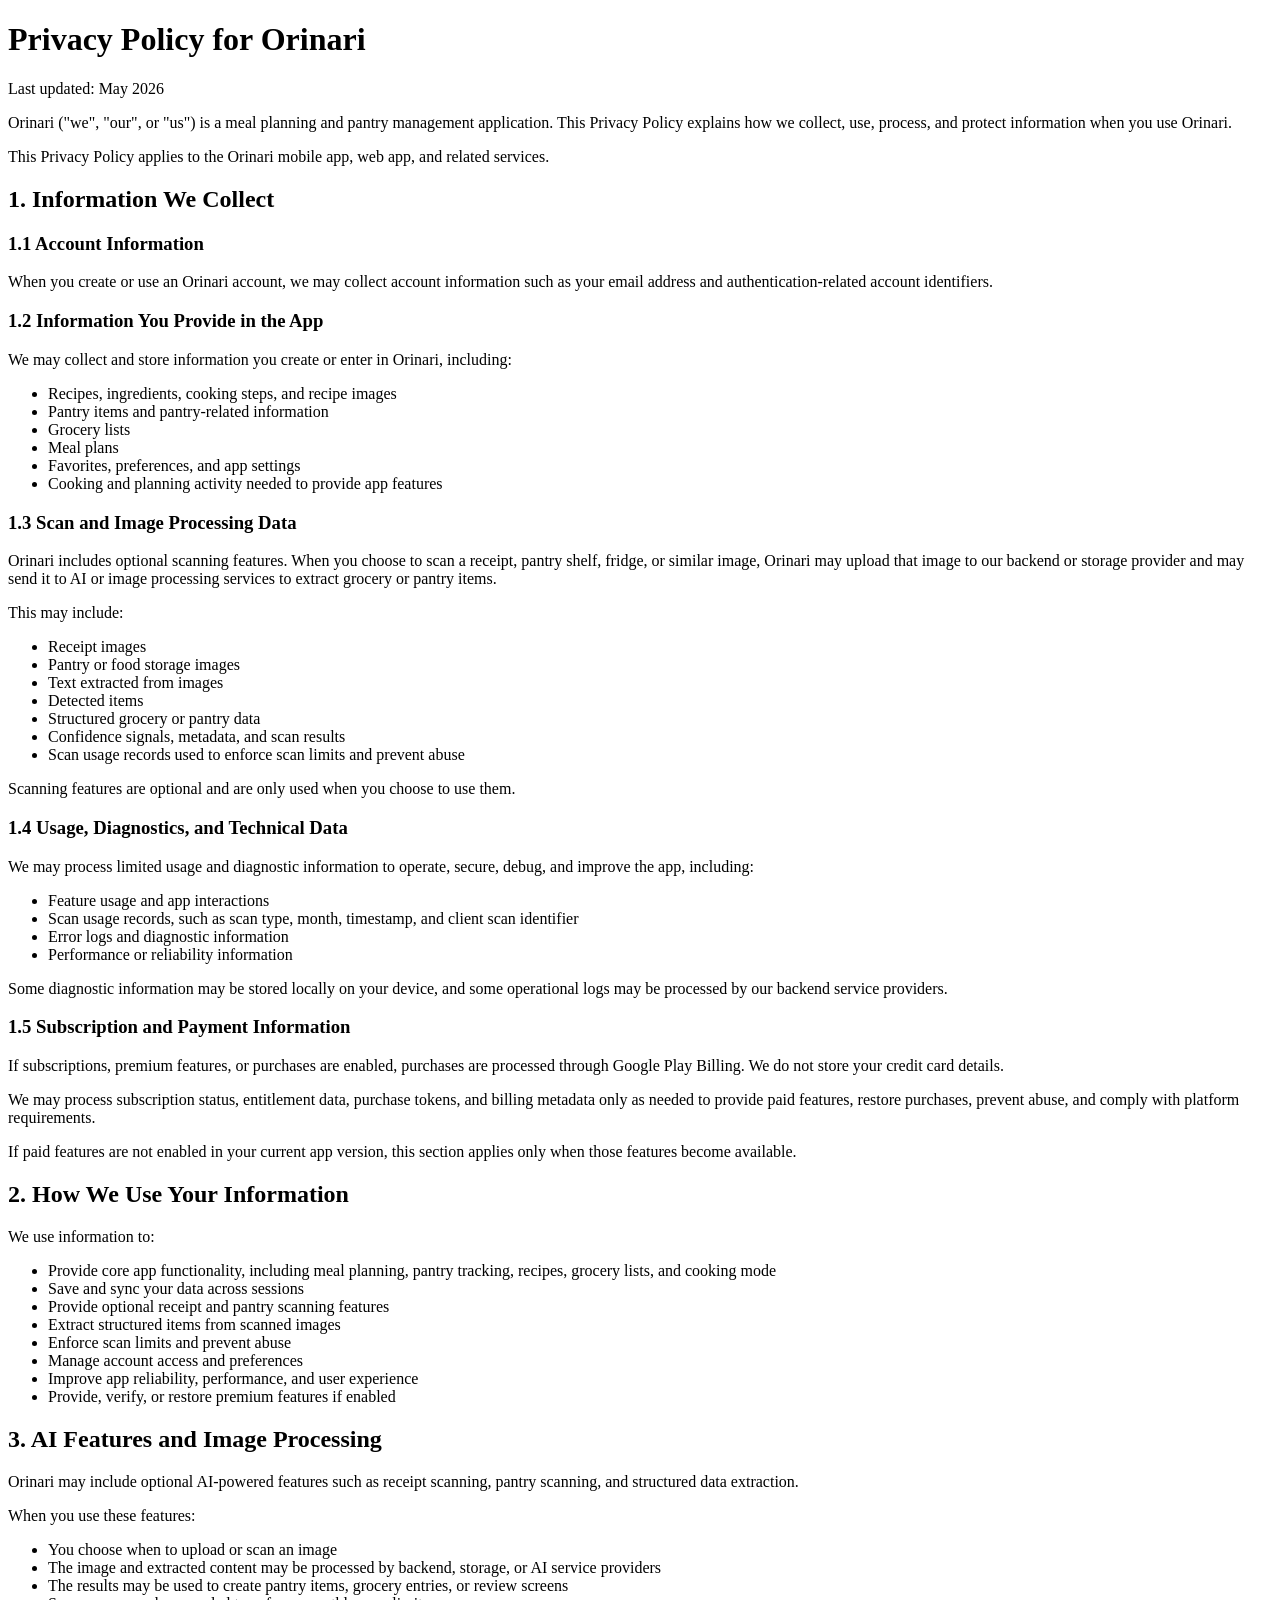
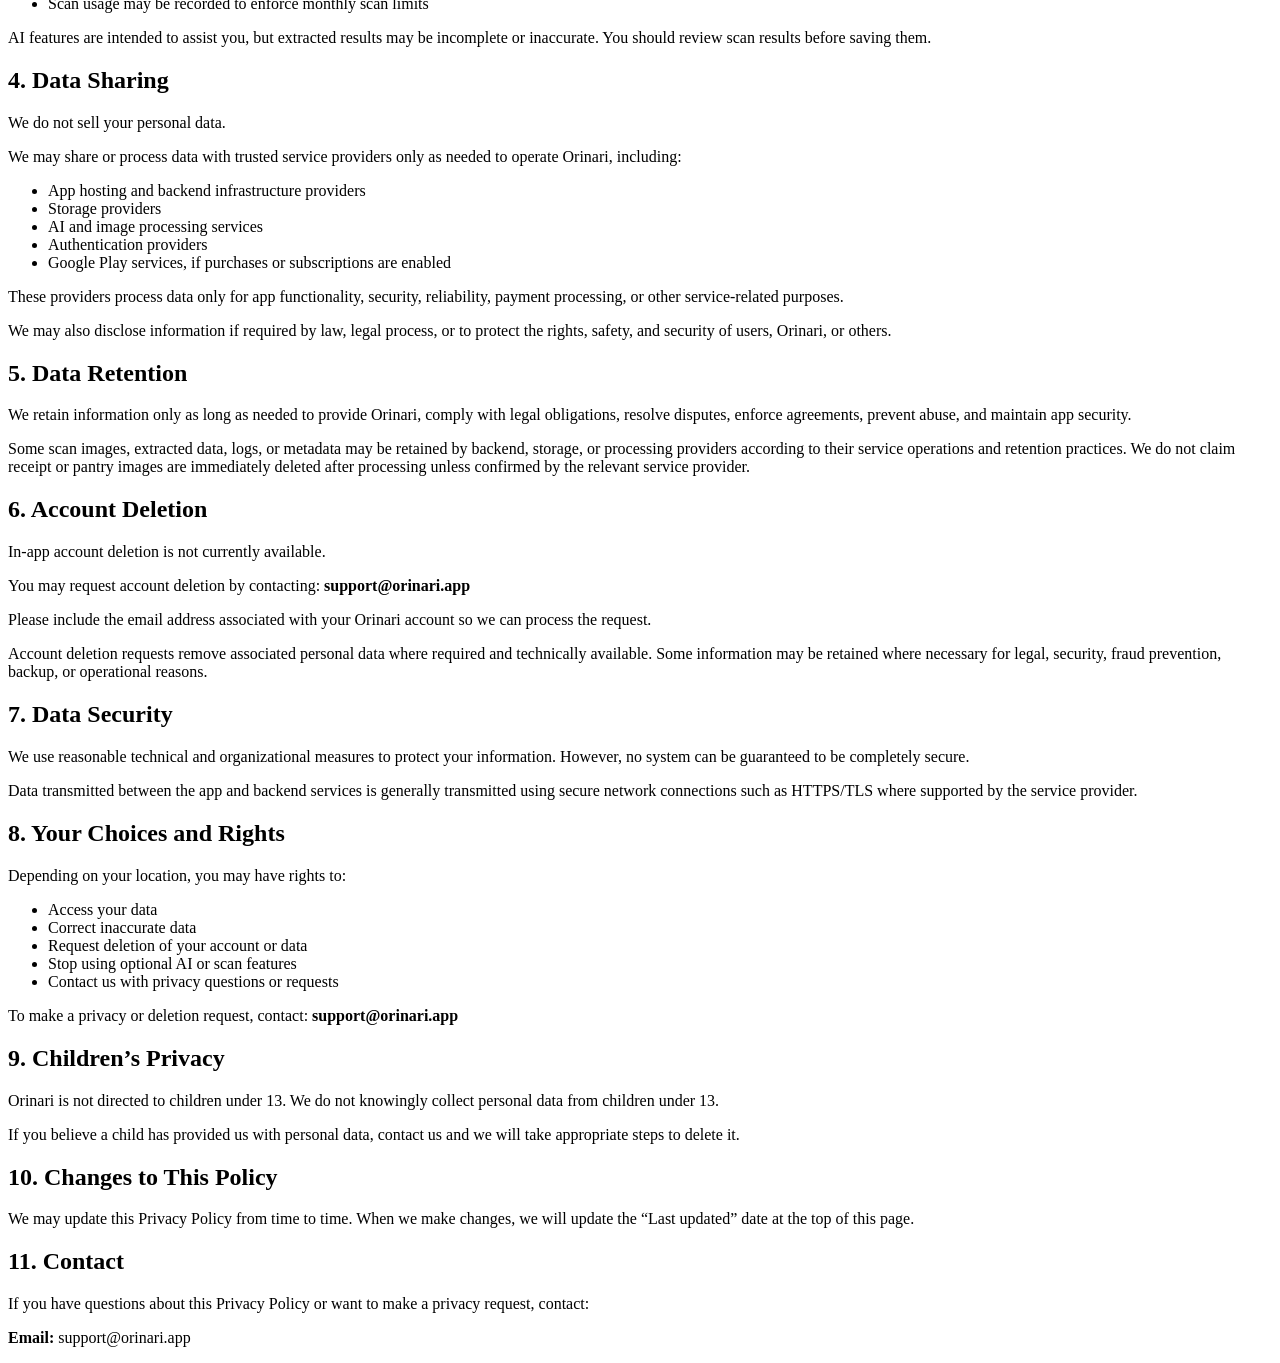
==== commit 74e069b5: "Update privacy.html" ====
--- a/privacy.html
+++ b/privacy.html
@@ -1,130 +1,245 @@
 <!DOCTYPE html>
+
 <html lang="en">
 <head>
   <meta charset="UTF-8" />
   <meta name="viewport" content="width=device-width, initial-scale=1.0" />
-  <title>Orinari – Privacy Policy</title>
-  <link rel="stylesheet" href="./style.css" />
+  <title>Privacy Policy for Orinari</title>
 </head>
 <body>
-  <div class="page-shell legal-shell">
-    <div class="legal-header">
-      <h1>Privacy Policy</h1>
-      <p class="muted">Effective date: April 12, 2026</p>
-      <a href="./index.html" class="back-link">← Back to homepage</a>
-    </div>
-
-    <div class="legal-card">
-      <section>
-        <p>
-          Orinari (“we”, “our”, or “us”) respects your privacy. This Privacy Policy explains what information we collect,
-          how we use it, and the choices available to you when you use the Orinari app and related services.
-        </p>
-      </section>
-
-      <section>
-        <h2>1. Information We Collect</h2>
-        <p>We may collect the following types of information:</p>
-        <ul>
-          <li>Account information, such as your name, email address, and profile details when you sign in using Google.</li>
-          <li>App usage information needed to operate, maintain, and improve the service.</li>
-          <li>Subscription and entitlement information related to premium access purchased through Google Play.</li>
-          <li>Technical information such as device, browser, app, and diagnostic data needed for security, support, and performance.</li>
-        </ul>
-      </section>
-
-      <section>
-        <h2>2. How We Use Information</h2>
-        <p>We use collected information to:</p>
-        <ul>
-          <li>Authenticate users and provide access to the app.</li>
-          <li>Operate, maintain, and improve Orinari.</li>
-          <li>Provide premium features and manage subscription access.</li>
-          <li>Protect against abuse, fraud, and unauthorized access.</li>
-          <li>Comply with legal obligations.</li>
-        </ul>
-      </section>
-
-      <section>
-        <h2>3. Google Sign-In</h2>
-        <p>
-          If you use Google Sign-In, we receive basic account information from Google as permitted by your Google account settings
-          and the permissions you grant. We use this information only to identify you and provide access to your account within Orinari.
-        </p>
-      </section>
-
-      <section>
-        <h2>4. Subscriptions and Payments</h2>
-        <p>
-          If you purchase a subscription, payments are processed through Google Play. We do not directly process or store your full payment card details.
-          We may store subscription status and related purchase verification data as needed to activate, maintain, restore, or revoke premium access.
-        </p>
-      </section>
-
-      <section>
-        <h2>5. Data Sharing</h2>
-        <p>
-          We do not sell your personal information. We may share information only when necessary to:
-        </p>
-        <ul>
-          <li>Provide the service through trusted service providers and infrastructure partners.</li>
-          <li>Support authentication, hosting, analytics, security, and subscription verification.</li>
-          <li>Comply with legal requirements or protect rights, safety, and security.</li>
-        </ul>
-      </section>
-
-      <section>
-        <h2>6. Data Retention</h2>
-        <p>
-          We retain information for as long as necessary to provide the service, comply with legal obligations, resolve disputes,
-          enforce agreements, and maintain security and operational records.
-        </p>
-      </section>
-
-      <section>
-        <h2>7. Your Rights</h2>
-        <p>
-          Depending on your location, you may have rights regarding access, correction, deletion, or restriction of your personal data.
-          You may also be able to manage certain information through your account or your Google account settings.
-        </p>
-      </section>
-
-      <section>
-        <h2>8. Security</h2>
-        <p>
-          We take reasonable technical and organizational measures to protect your information. However, no method of transmission
-          or storage is completely secure, and we cannot guarantee absolute security.
-        </p>
-      </section>
-
-      <section>
-        <h2>9. Children’s Privacy</h2>
-        <p>
-          Orinari is not intended for children under the age required by applicable law to use the service independently.
-          We do not knowingly collect personal information from children in violation of applicable law.
-        </p>
-      </section>
-
-      <section>
-        <h2>10. Changes to This Policy</h2>
-        <p>
-          We may update this Privacy Policy from time to time. When we do, we will revise the effective date on this page.
-        </p>
-      </section>
-
-      <section>
-        <h2>11. Contact</h2>
-        <p>
-          For privacy-related questions, please contact the app owner through the support contact associated with Orinari.
-        </p>
-      </section>
-
-      <section>
-        <p class="muted">
-          This policy is provided for general transparency and compliance purposes and should be reviewed and adapted if you require jurisdiction-specific legal language.
-        </p>
-      </section>
-    </div>
-  </div>
+  <h1>Privacy Policy for Orinari</h1>
+  <p class="muted">Last updated: May 2026</p>
+
+  <p>
+    Orinari ("we", "our", or "us") is a meal planning and pantry management application.
+    This Privacy Policy explains how we collect, use, process, and protect information when you use Orinari.
+  </p>
+
+  <p>
+    This Privacy Policy applies to the Orinari mobile app, web app, and related services.
+  </p>
+
+  <h2>1. Information We Collect</h2>
+
+  <h3>1.1 Account Information</h3>
+  <p>
+    When you create or use an Orinari account, we may collect account information such as your email address
+    and authentication-related account identifiers.
+  </p>
+
+  <h3>1.2 Information You Provide in the App</h3>
+  <p>
+    We may collect and store information you create or enter in Orinari, including:
+  </p>
+  <ul>
+    <li>Recipes, ingredients, cooking steps, and recipe images</li>
+    <li>Pantry items and pantry-related information</li>
+    <li>Grocery lists</li>
+    <li>Meal plans</li>
+    <li>Favorites, preferences, and app settings</li>
+    <li>Cooking and planning activity needed to provide app features</li>
+  </ul>
+
+  <h3>1.3 Scan and Image Processing Data</h3>
+  <p>
+    Orinari includes optional scanning features. When you choose to scan a receipt, pantry shelf, fridge,
+    or similar image, Orinari may upload that image to our backend or storage provider and may send it to
+    AI or image processing services to extract grocery or pantry items.
+  </p>
+
+  <p>
+    This may include:
+  </p>
+  <ul>
+    <li>Receipt images</li>
+    <li>Pantry or food storage images</li>
+    <li>Text extracted from images</li>
+    <li>Detected items</li>
+    <li>Structured grocery or pantry data</li>
+    <li>Confidence signals, metadata, and scan results</li>
+    <li>Scan usage records used to enforce scan limits and prevent abuse</li>
+  </ul>
+
+  <p>
+    Scanning features are optional and are only used when you choose to use them.
+  </p>
+
+  <h3>1.4 Usage, Diagnostics, and Technical Data</h3>
+  <p>
+    We may process limited usage and diagnostic information to operate, secure, debug, and improve the app,
+    including:
+  </p>
+  <ul>
+    <li>Feature usage and app interactions</li>
+    <li>Scan usage records, such as scan type, month, timestamp, and client scan identifier</li>
+    <li>Error logs and diagnostic information</li>
+    <li>Performance or reliability information</li>
+  </ul>
+
+  <p>
+    Some diagnostic information may be stored locally on your device, and some operational logs may be processed
+    by our backend service providers.
+  </p>
+
+  <h3>1.5 Subscription and Payment Information</h3>
+  <p>
+    If subscriptions, premium features, or purchases are enabled, purchases are processed through Google Play Billing.
+    We do not store your credit card details.
+  </p>
+
+  <p>
+    We may process subscription status, entitlement data, purchase tokens, and billing metadata only as needed to
+    provide paid features, restore purchases, prevent abuse, and comply with platform requirements.
+  </p>
+
+  <p>
+    If paid features are not enabled in your current app version, this section applies only when those features
+    become available.
+  </p>
+
+  <h2>2. How We Use Your Information</h2>
+  <p>
+    We use information to:
+  </p>
+  <ul>
+    <li>Provide core app functionality, including meal planning, pantry tracking, recipes, grocery lists, and cooking mode</li>
+    <li>Save and sync your data across sessions</li>
+    <li>Provide optional receipt and pantry scanning features</li>
+    <li>Extract structured items from scanned images</li>
+    <li>Enforce scan limits and prevent abuse</li>
+    <li>Manage account access and preferences</li>
+    <li>Improve app reliability, performance, and user experience</li>
+    <li>Provide, verify, or restore premium features if enabled</li>
+  </ul>
+
+  <h2>3. AI Features and Image Processing</h2>
+  <p>
+    Orinari may include optional AI-powered features such as receipt scanning, pantry scanning, and structured
+    data extraction.
+  </p>
+
+  <p>
+    When you use these features:
+  </p>
+  <ul>
+    <li>You choose when to upload or scan an image</li>
+    <li>The image and extracted content may be processed by backend, storage, or AI service providers</li>
+    <li>The results may be used to create pantry items, grocery entries, or review screens</li>
+    <li>Scan usage may be recorded to enforce monthly scan limits</li>
+  </ul>
+
+  <p>
+    AI features are intended to assist you, but extracted results may be incomplete or inaccurate. You should
+    review scan results before saving them.
+  </p>
+
+  <h2>4. Data Sharing</h2>
+  <p>
+    We do not sell your personal data.
+  </p>
+
+  <p>
+    We may share or process data with trusted service providers only as needed to operate Orinari, including:
+  </p>
+  <ul>
+    <li>App hosting and backend infrastructure providers</li>
+    <li>Storage providers</li>
+    <li>AI and image processing services</li>
+    <li>Authentication providers</li>
+    <li>Google Play services, if purchases or subscriptions are enabled</li>
+  </ul>
+
+  <p>
+    These providers process data only for app functionality, security, reliability, payment processing, or other
+    service-related purposes.
+  </p>
+
+  <p>
+    We may also disclose information if required by law, legal process, or to protect the rights, safety, and
+    security of users, Orinari, or others.
+  </p>
+
+  <h2>5. Data Retention</h2>
+  <p>
+    We retain information only as long as needed to provide Orinari, comply with legal obligations, resolve disputes,
+    enforce agreements, prevent abuse, and maintain app security.
+  </p>
+
+  <p>
+    Some scan images, extracted data, logs, or metadata may be retained by backend, storage, or processing providers
+    according to their service operations and retention practices. We do not claim receipt or pantry images are
+    immediately deleted after processing unless confirmed by the relevant service provider.
+  </p>
+
+  <h2>6. Account Deletion</h2>
+  <p>
+    In-app account deletion is not currently available.
+  </p>
+
+  <p>
+    You may request account deletion by contacting:
+    <strong>support@orinari.app</strong>
+  </p>
+
+  <p>
+    Please include the email address associated with your Orinari account so we can process the request.
+  </p>
+
+  <p>
+    Account deletion requests remove associated personal data where required and technically available. Some
+    information may be retained where necessary for legal, security, fraud prevention, backup, or operational reasons.
+  </p>
+
+  <h2>7. Data Security</h2>
+  <p>
+    We use reasonable technical and organizational measures to protect your information. However, no system can be
+    guaranteed to be completely secure.
+  </p>
+
+  <p>
+    Data transmitted between the app and backend services is generally transmitted using secure network connections
+    such as HTTPS/TLS where supported by the service provider.
+  </p>
+
+  <h2>8. Your Choices and Rights</h2>
+  <p>
+    Depending on your location, you may have rights to:
+  </p>
+  <ul>
+    <li>Access your data</li>
+    <li>Correct inaccurate data</li>
+    <li>Request deletion of your account or data</li>
+    <li>Stop using optional AI or scan features</li>
+    <li>Contact us with privacy questions or requests</li>
+  </ul>
+
+  <p>
+    To make a privacy or deletion request, contact:
+    <strong>support@orinari.app</strong>
+  </p>
+
+  <h2>9. Children’s Privacy</h2>
+  <p>
+    Orinari is not directed to children under 13. We do not knowingly collect personal data from children under 13.
+  </p>
+
+  <p>
+    If you believe a child has provided us with personal data, contact us and we will take appropriate steps to delete it.
+  </p>
+
+  <h2>10. Changes to This Policy</h2>
+  <p>
+    We may update this Privacy Policy from time to time. When we make changes, we will update the “Last updated”
+    date at the top of this page.
+  </p>
+
+  <h2>11. Contact</h2>
+  <p>
+    If you have questions about this Privacy Policy or want to make a privacy request, contact:
+  </p>
+
+  <p>
+    <strong>Email:</strong> support@orinari.app
+  </p>
 </body>
 </html>
